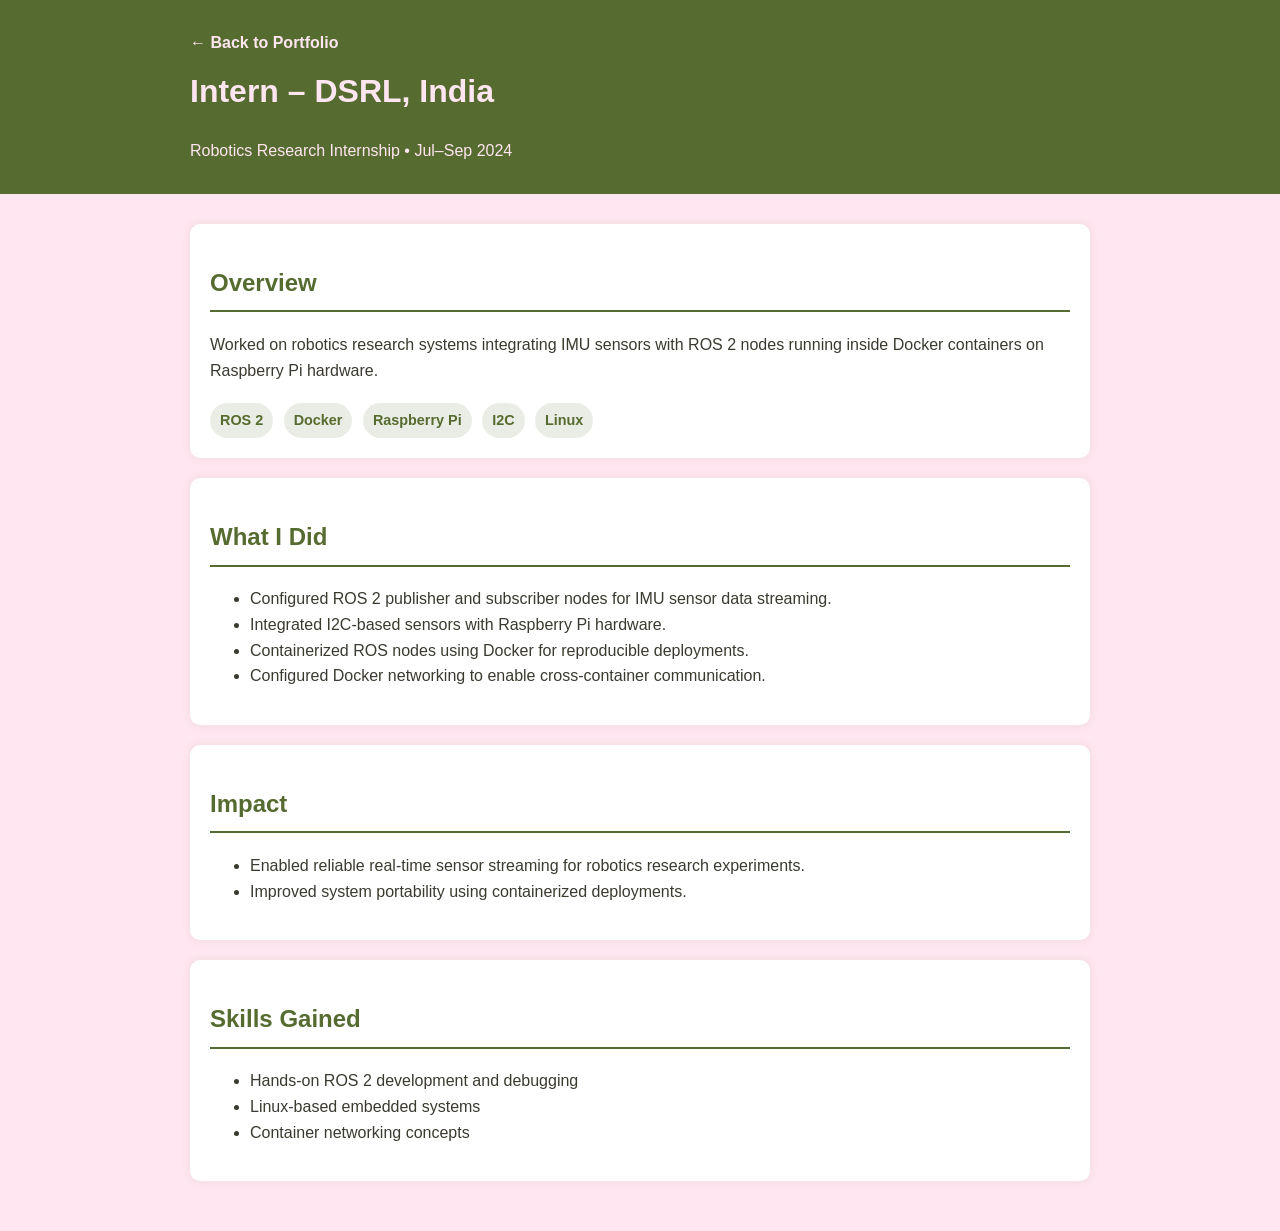
==== experience/dsrl.html @ e6ef575a "Create dsrl.html" ====
<!DOCTYPE html>
<html lang="en">
<head>
  <meta charset="UTF-8" />
  <meta name="viewport" content="width=device-width, initial-scale=1.0" />
  <title>Intern – DSRL, India | Janashree Saikia</title>

  <style>
    body {
      font-family: 'Segoe UI', Tahoma, Geneva, Verdana, sans-serif;
      margin: 0;
      padding: 0;
      line-height: 1.6;
      background: #ffe6f0;
      color: #3b3a30;
    }

    header {
      background: #556b2f;
      color: #ffe6f0;
      padding: 30px 20px;
      text-align: center;
    }

    header a {
      color: #ffe6f0;
      text-decoration: none;
      font-weight: bold;
    }

    section {
      padding: 30px 20px;
      max-width: 900px;
      margin: auto;
    }

    .card {
      background: #ffffff;
      padding: 20px;
      border-radius: 10px;
      box-shadow: 0 0 10px rgba(85, 107, 47, 0.1);
      margin-bottom: 20px;
    }

    h2 {
      color: #556b2f;
      border-bottom: 2px solid #556b2f;
      padding-bottom: 8px;
    }

    .pill {
      display: inline-block;
      background: rgba(85, 107, 47, 0.12);
      color: #556b2f;
      padding: 6px 10px;
      border-radius: 999px;
      margin: 4px 6px 0 0;
      font-weight: 600;
      font-size: 0.9em;
    }

    .links a {
      display: inline-block;
      margin-right: 12px;
      margin-top: 10px;
      padding: 10px 14px;
      background: #556b2f;
      color: #ffe6f0;
      text-decoration: none;
      border-radius: 6px;
      font-weight: bold;
    }
  </style>
</head>

<body>

  <header>
    <div style="max-width: 900px; margin: auto; text-align: left;">
      <a href="../index.html">← Back to Portfolio</a>
      <h1 style="margin-top: 10px;">Intern – DSRL, India</h1>
      <p style="margin: 6px 0 0;">Robotics Research Internship • Jul–Sep 2024</p>
    </div>
  </header>

  <section>

    <div class="card">
      <h2>Overview</h2>
      <p>
        Worked on robotics research systems integrating IMU sensors with ROS 2 nodes running
        inside Docker containers on Raspberry Pi hardware.
      </p>
      <div>
        <span class="pill">ROS 2</span>
        <span class="pill">Docker</span>
        <span class="pill">Raspberry Pi</span>
        <span class="pill">I2C</span>
        <span class="pill">Linux</span>
      </div>
    </div>

    <div class="card">
      <h2>What I Did</h2>
      <ul>
        <li>Configured ROS 2 publisher and subscriber nodes for IMU sensor data streaming.</li>
        <li>Integrated I2C-based sensors with Raspberry Pi hardware.</li>
        <li>Containerized ROS nodes using Docker for reproducible deployments.</li>
        <li>Configured Docker networking to enable cross-container communication.</li>
      </ul>
    </div>

    <div class="card">
      <h2>Impact</h2>
      <ul>
        <li>Enabled reliable real-time sensor streaming for robotics research experiments.</li>
        <li>Improved system portability using containerized deployments.</li>
      </ul>
    </div>

    <div class="card">
      <h2>Skills Gained</h2>
      <ul>
        <li>Hands-on ROS 2 development and debugging</li>
        <li>Linux-based embedded systems</li>
        <li>Container networking concepts</li>
      </ul>
    </div>

  </section>

</body>
</html>
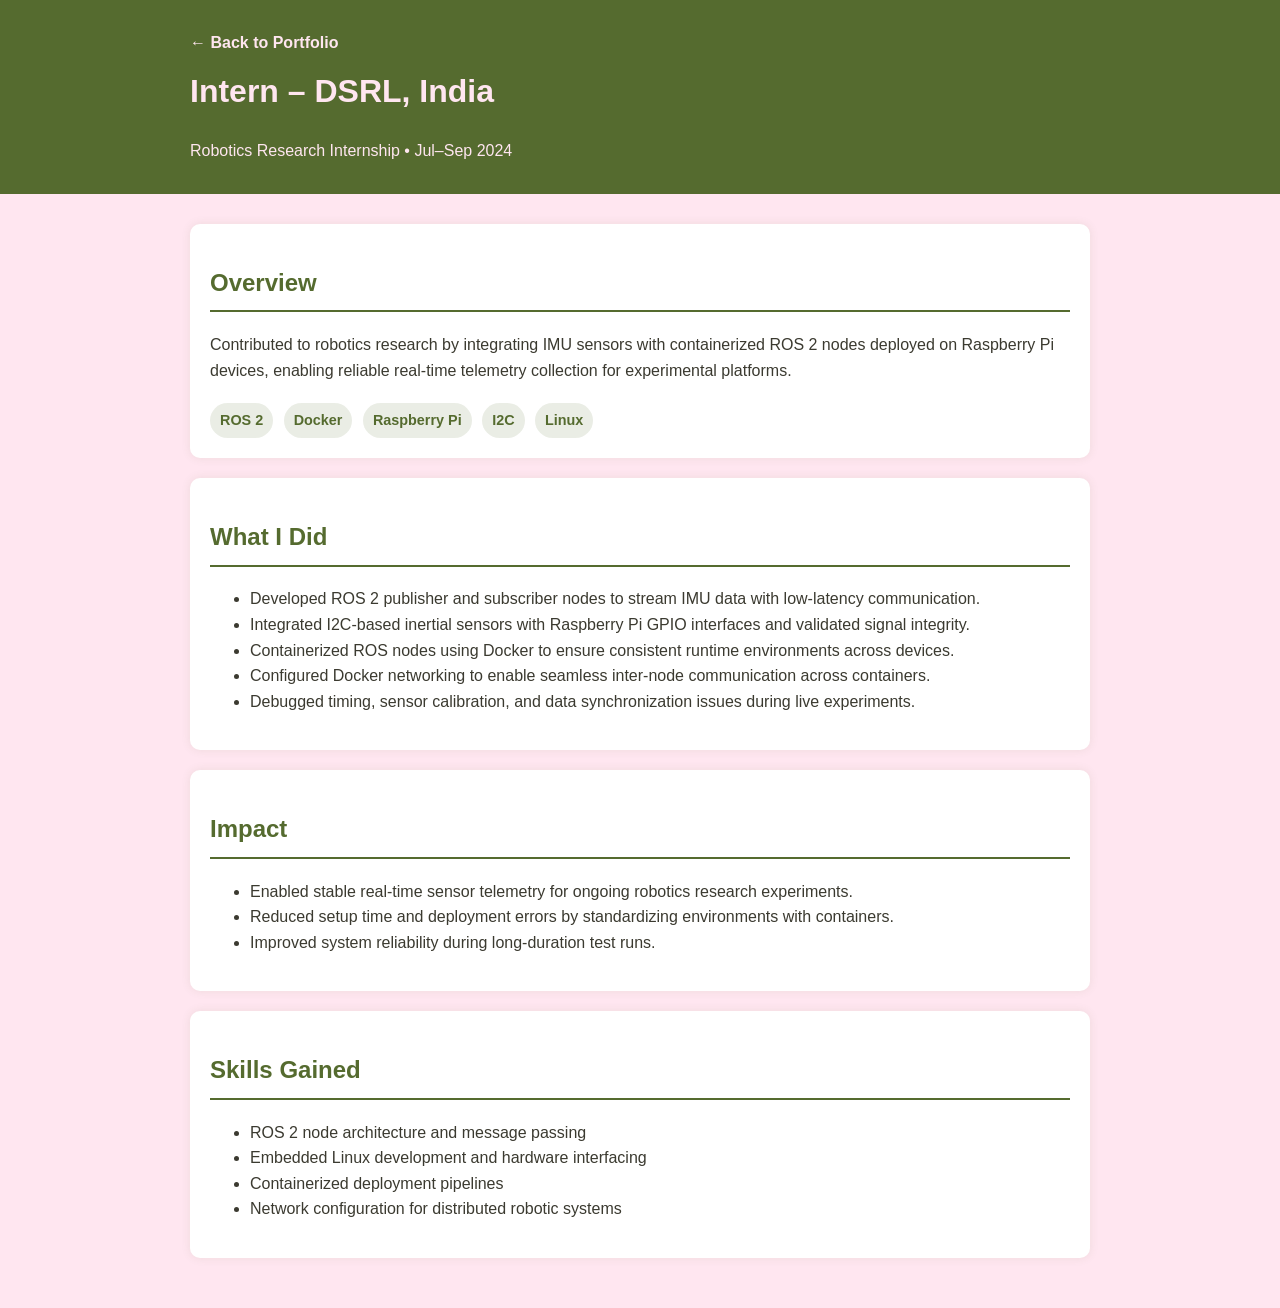
==== commit 288f7d9c: "Update dsrl.html" ====
--- a/experience/dsrl.html
+++ b/experience/dsrl.html
@@ -88,8 +88,7 @@
     <div class="card">
       <h2>Overview</h2>
       <p>
-        Worked on robotics research systems integrating IMU sensors with ROS 2 nodes running
-        inside Docker containers on Raspberry Pi hardware.
+        Contributed to robotics research by integrating IMU sensors with containerized ROS 2 nodes deployed on Raspberry Pi devices, enabling reliable real-time telemetry collection for experimental platforms.
       </p>
       <div>
         <span class="pill">ROS 2</span>
@@ -103,27 +102,30 @@
     <div class="card">
       <h2>What I Did</h2>
       <ul>
-        <li>Configured ROS 2 publisher and subscriber nodes for IMU sensor data streaming.</li>
-        <li>Integrated I2C-based sensors with Raspberry Pi hardware.</li>
-        <li>Containerized ROS nodes using Docker for reproducible deployments.</li>
-        <li>Configured Docker networking to enable cross-container communication.</li>
+        <li>Developed ROS 2 publisher and subscriber nodes to stream IMU data with low-latency communication.</li>
+        <li>Integrated I2C-based inertial sensors with Raspberry Pi GPIO interfaces and validated signal integrity.</li>
+        <li>Containerized ROS nodes using Docker to ensure consistent runtime environments across devices.</li>
+        <li>Configured Docker networking to enable seamless inter-node communication across containers.</li>
+        <li>Debugged timing, sensor calibration, and data synchronization issues during live experiments.</li>
       </ul>
     </div>
 
     <div class="card">
       <h2>Impact</h2>
       <ul>
-        <li>Enabled reliable real-time sensor streaming for robotics research experiments.</li>
-        <li>Improved system portability using containerized deployments.</li>
+        <li>Enabled stable real-time sensor telemetry for ongoing robotics research experiments.</li>
+        <li>Reduced setup time and deployment errors by standardizing environments with containers.</li>
+        <li>Improved system reliability during long-duration test runs.</li>
       </ul>
     </div>
 
     <div class="card">
       <h2>Skills Gained</h2>
       <ul>
-        <li>Hands-on ROS 2 development and debugging</li>
-        <li>Linux-based embedded systems</li>
-        <li>Container networking concepts</li>
+        <li>ROS 2 node architecture and message passing</li>
+        <li>Embedded Linux development and hardware interfacing</li>
+        <li>Containerized deployment pipelines</li>
+        <li>Network configuration for distributed robotic systems</li>
       </ul>
     </div>
 
